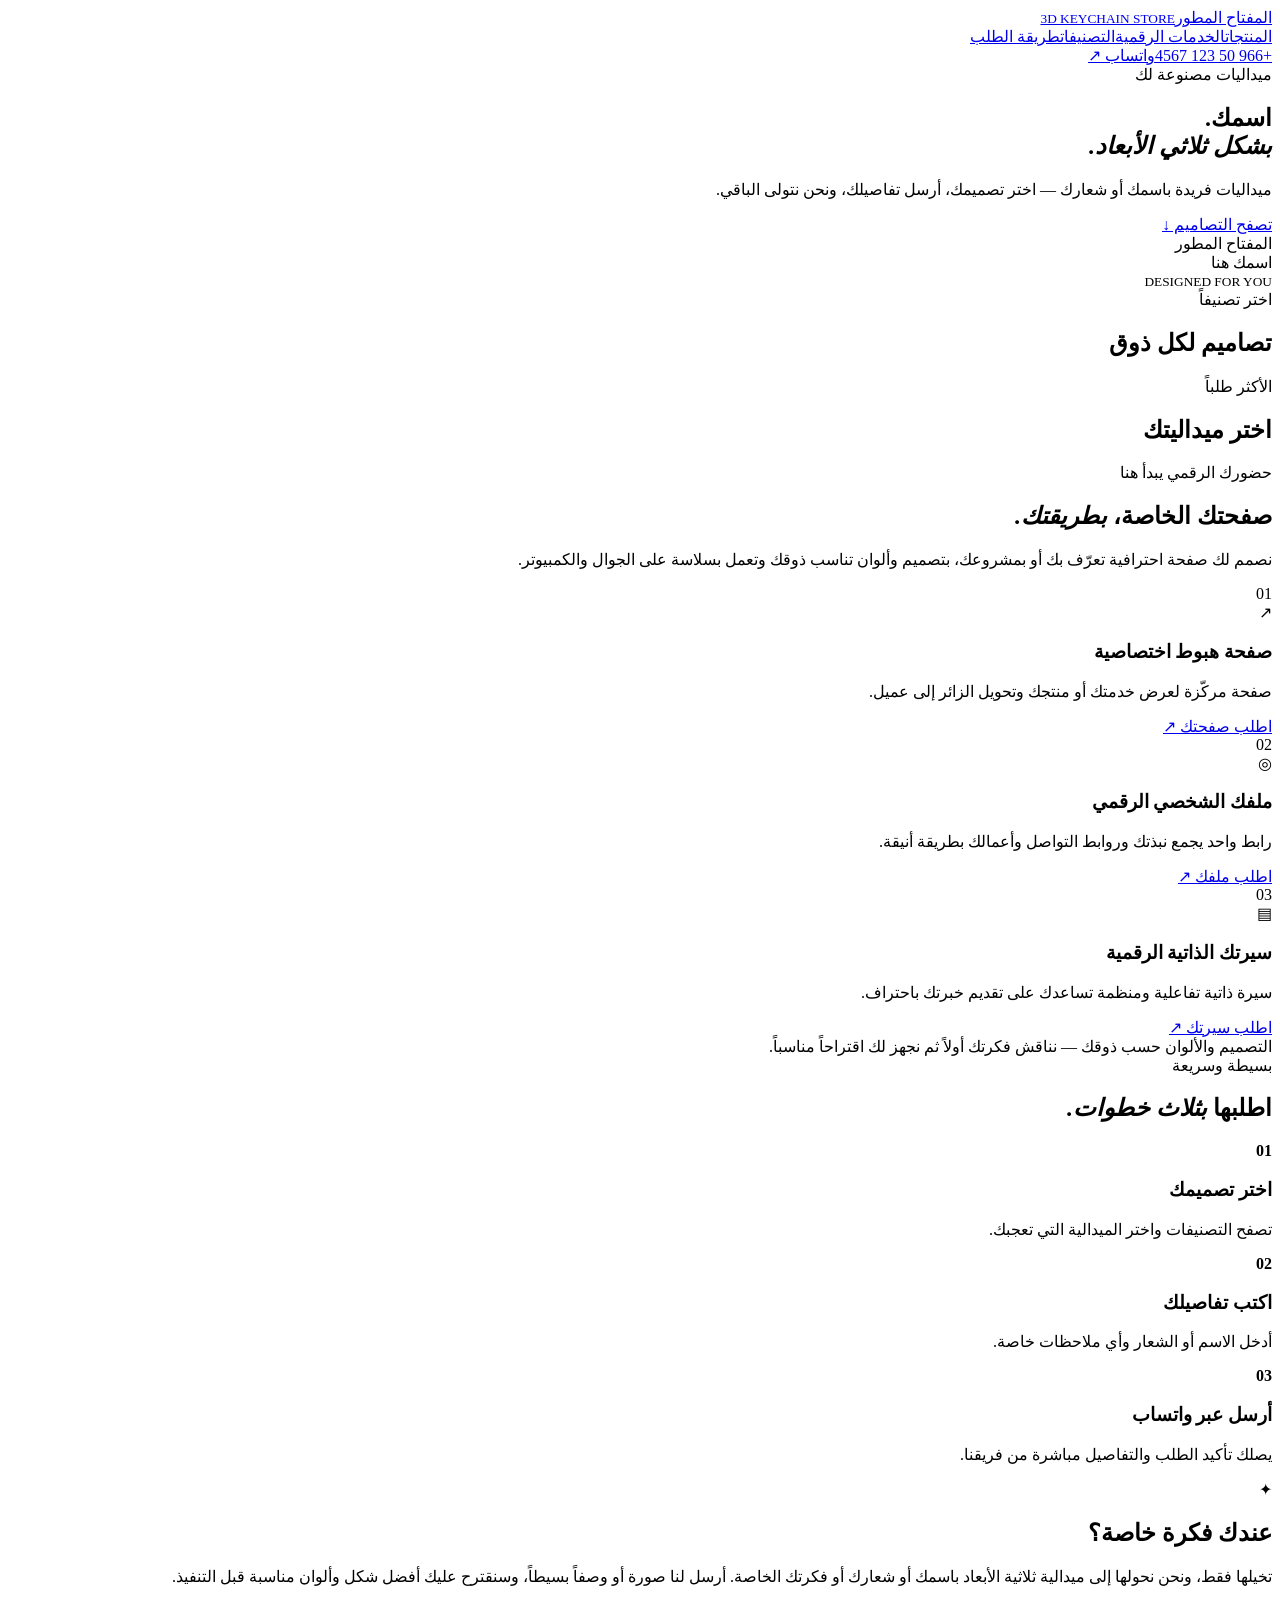
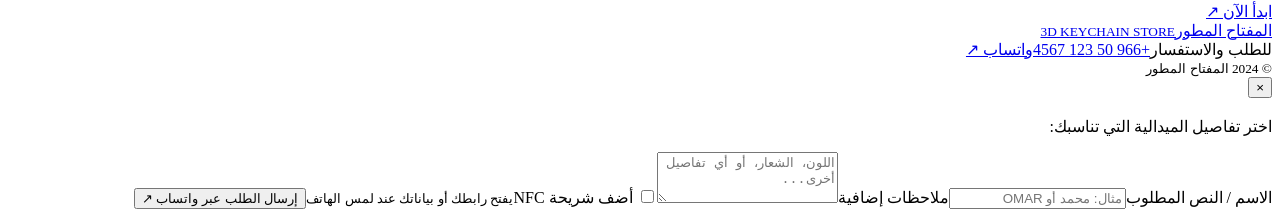
==== index.html @ 6ad9f125 "Initialize storefront" ====
<!doctype html>
<html lang="ar" dir="rtl">
<head>
  <meta charset="UTF-8" />
  <meta name="viewport" content="width=device-width, initial-scale=1.0" />
  <meta name="description" content="المفتاح المطور — متجر ميداليات ثلاثية الأبعاد مخصصة بالاسم والشعار." />
  <title>المفتاح المطور | ميداليات ثلاثية الأبعاد</title>
  <link rel="stylesheet" href="styles.css" />
  <link rel="stylesheet" href="mobile.css" />
  <link rel="stylesheet" href="motion.css" />
  <link rel="stylesheet" href="fonts.css" />
  <link rel="stylesheet" href="mobile-premium.css" />
  <link rel="stylesheet" href="desktop-premium.css" />
  <link rel="stylesheet" href="social-options.css" />
</head>
<body>
  <header class="topbar">
    <a class="brand" href="#products"><span class="brand-mark"><img src="assets/vectors/brand-mark.svg" alt="" /></span><span>المفتاح المطور<small>3D KEYCHAIN STORE</small></span></a>
    <nav><a href="#products">المنتجات</a><a href="#services">الخدمات الرقمية</a><a href="#categories">التصنيفات</a><a href="#how">طريقة الطلب</a></nav>
    <div class="contact-top"><a href="tel:+966501234567">+966 50 123 4567</a><a class="wa-link" href="https://wa.me/966501234567">واتساب <span>↗</span></a></div>
  </header>
  <main>
    <section class="store-hero"><div class="hero-inner"><div><div class="eyebrow"><i></i> ميداليات مصنوعة لك</div><h1>اسمك.<br /><em>بشكل ثلاثي الأبعاد.</em></h1><p>ميداليات فريدة باسمك أو شعارك — اختر تصميمك، أرسل تفاصيلك، ونحن نتولى الباقي.</p><a class="button orange" href="#products">تصفح التصاميم <span>↓</span></a></div><div class="hero-product"><div class="hero-orbit"></div><div class="hero-key">المفتاح المطور</div><div class="hero-tag">اسمك هنا<br /><small>DESIGNED FOR YOU</small></div></div></div></section>
    <section id="categories" class="category-bar"><div class="section-wrap"><div><span class="label">اختر تصنيفاً</span><h2>تصاميم لكل ذوق</h2></div><div id="categoryButtons" class="category-buttons"></div></div></section>
    <section id="products" class="products section-wrap"><div class="products-head"><div><div class="eyebrow"><i></i> الأكثر طلباً</div><h2>اختر ميداليتك</h2></div><span id="productCount" class="count"></span></div><div id="productGrid" class="product-grid"></div></section>
    <section id="services" class="services section-wrap"><div class="services-heading"><div class="eyebrow"><i></i> حضورك الرقمي يبدأ هنا</div><h2>صفحتك الخاصة، <em>بطريقتك.</em></h2><p>نصمم لك صفحة احترافية تعرّف بك أو بمشروعك، بتصميم وألوان تناسب ذوقك وتعمل بسلاسة على الجوال والكمبيوتر.</p></div><div class="service-grid"><article class="service-card"><span class="service-number">01</span><div class="service-icon">↗</div><h3>صفحة هبوط اختصاصية</h3><p>صفحة مركّزة لعرض خدمتك أو منتجك وتحويل الزائر إلى عميل.</p><a class="service-link" href="https://wa.me/966501234567?text=مرحباً، أريد طلب صفحة هبوط اختصاصية">اطلب صفحتك <span>↗</span></a></article><article class="service-card featured"><span class="service-number">02</span><div class="service-icon">◎</div><h3>ملفك الشخصي الرقمي</h3><p>رابط واحد يجمع نبذتك وروابط التواصل وأعمالك بطريقة أنيقة.</p><a class="service-link" href="https://wa.me/966501234567?text=مرحباً، أريد طلب ملف شخصي رقمي اختصاصي">اطلب ملفك <span>↗</span></a></article><article class="service-card"><span class="service-number">03</span><div class="service-icon">▤</div><h3>سيرتك الذاتية الرقمية</h3><p>سيرة ذاتية تفاعلية ومنظمة تساعدك على تقديم خبرتك باحتراف.</p><a class="service-link" href="https://wa.me/966501234567?text=مرحباً، أريد طلب سيرة ذاتية رقمية اختصاصية">اطلب سيرتك <span>↗</span></a></article></div><div class="services-note">التصميم والألوان حسب ذوقك — نناقش فكرتك أولاً ثم نجهز لك اقتراحاً مناسباً.</div></section>
    <section id="how" class="how section-wrap"><div class="how-title"><div class="eyebrow"><i></i> بسيطة وسريعة</div><h2>اطلبها <em>بثلاث خطوات.</em></h2></div><div class="steps"><div><b>01</b><h3>اختر تصميمك</h3><p>تصفح التصنيفات واختر الميدالية التي تعجبك.</p></div><div><b>02</b><h3>اكتب تفاصيلك</h3><p>أدخل الاسم أو الشعار وأي ملاحظات خاصة.</p></div><div><b>03</b><h3>أرسل عبر واتساب</h3><p>يصلك تأكيد الطلب والتفاصيل مباشرة من فريقنا.</p></div></div></section>
    <section class="order-note section-wrap"><div><span>✦</span><div><h2>عندك فكرة خاصة؟</h2><p>تخيلها فقط، ونحن نحولها إلى ميدالية ثلاثية الأبعاد باسمك أو شعارك أو فكرتك الخاصة. أرسل لنا صورة أو وصفاً بسيطاً، وسنقترح عليك أفضل شكل وألوان مناسبة قبل التنفيذ.</p></div></div><a class="button dark" href="https://wa.me/966501234567?text=مرحباً، أريد تصميم ميدالية خاصة">ابدأ الآن <span>↗</span></a></section>
  </main>
  <footer><div class="section-wrap footer-inner"><a class="brand" href="#products"><span class="brand-mark"><img src="assets/vectors/brand-mark.svg" alt="" /></span><span>المفتاح المطور<small>3D KEYCHAIN STORE</small></span></a><div><span>للطلب والاستفسار</span><a href="tel:+966501234567">+966 50 123 4567</a><a href="https://wa.me/966501234567">واتساب ↗</a></div><small>© 2024 المفتاح المطور</small></div></footer>
  <div id="orderModal" class="modal" aria-hidden="true"><div class="modal-card"><button class="close" aria-label="إغلاق">×</button><div class="modal-preview" id="modalPreview"></div><div class="modal-content"><span class="modal-category" id="modalCategory"></span><h2 id="modalTitle"></h2><strong id="modalPrice"></strong><p>اختر تفاصيل الميدالية التي تناسبك:</p><form id="orderForm"><div id="socialOptions" class="social-options" hidden><label>اختر الشبكة الاجتماعية<select id="socialNetwork"></select></label><label>نوع التصميم<select id="socialNameMode"><option value="plain">بدون اسم</option><option value="named">مع اسم</option></select></label></div><label>الاسم / النص المطلوب<input id="customerName" required type="text" placeholder="مثال: محمد أو OMAR" /></label><label>ملاحظات إضافية<textarea id="customerNote" rows="3" placeholder="اللون، الشعار، أو أي تفاصيل أخرى..."></textarea></label><label class="nfc-option modal-nfc"><input id="modalNfc" type="checkbox" /> <span>أضف شريحة NFC</span><small>يفتح رابطك أو بياناتك عند لمس الهاتف</small></label><button class="button orange" type="submit">إرسال الطلب عبر واتساب <span>↗</span></button></form></div></div></div>
  <script src="script.js"></script>
</body>
</html>
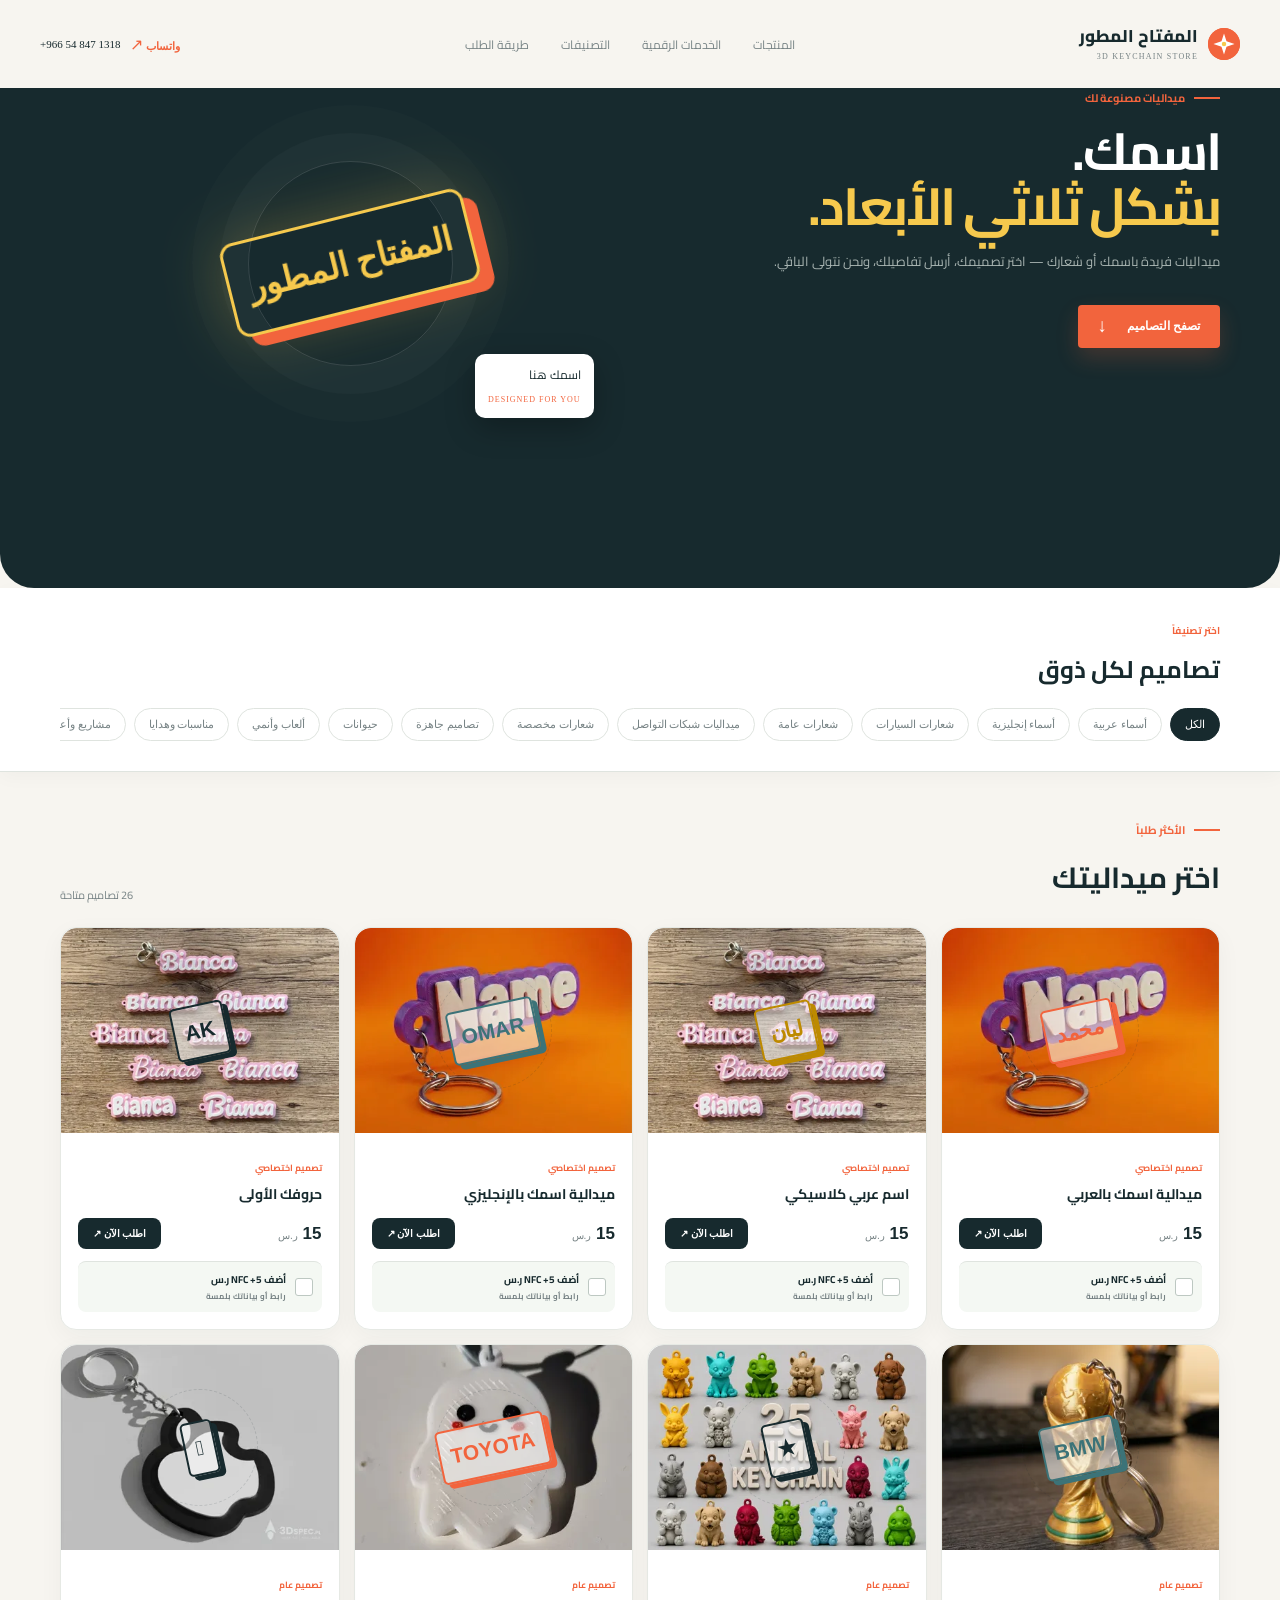
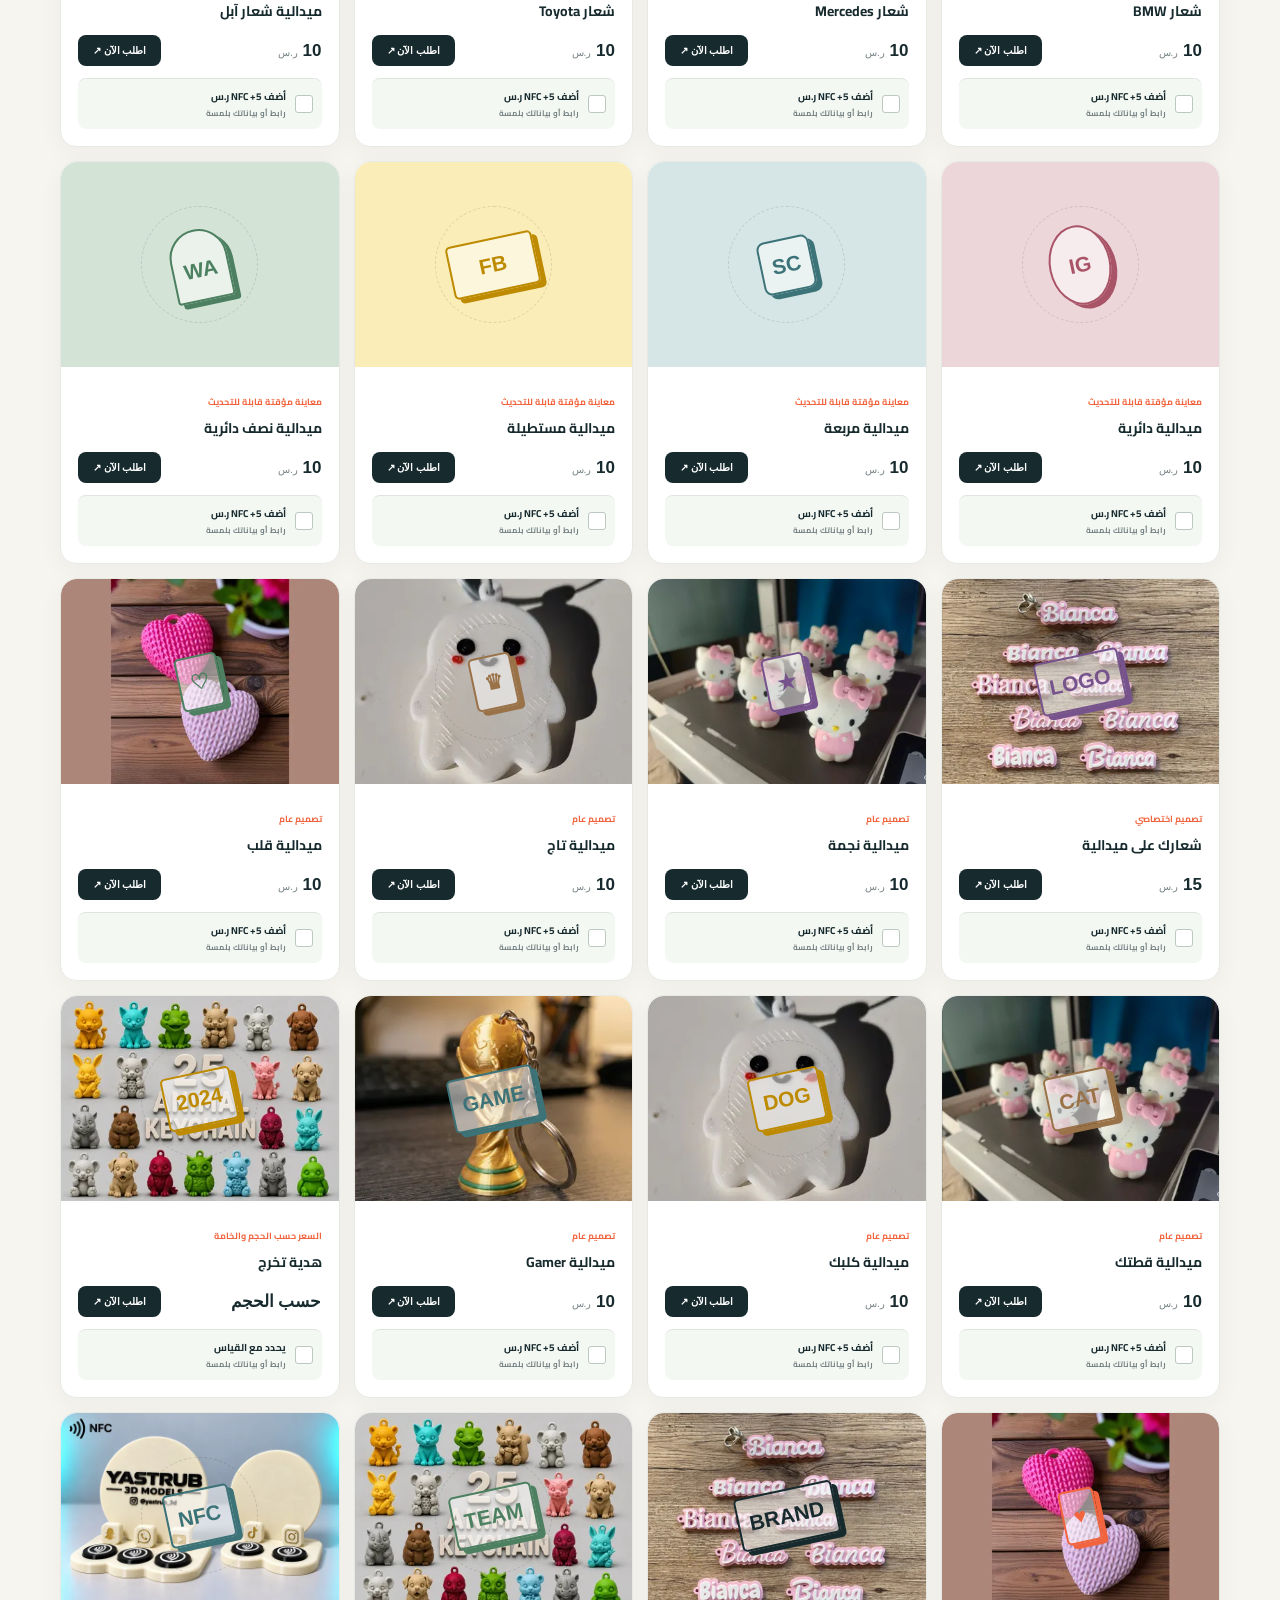
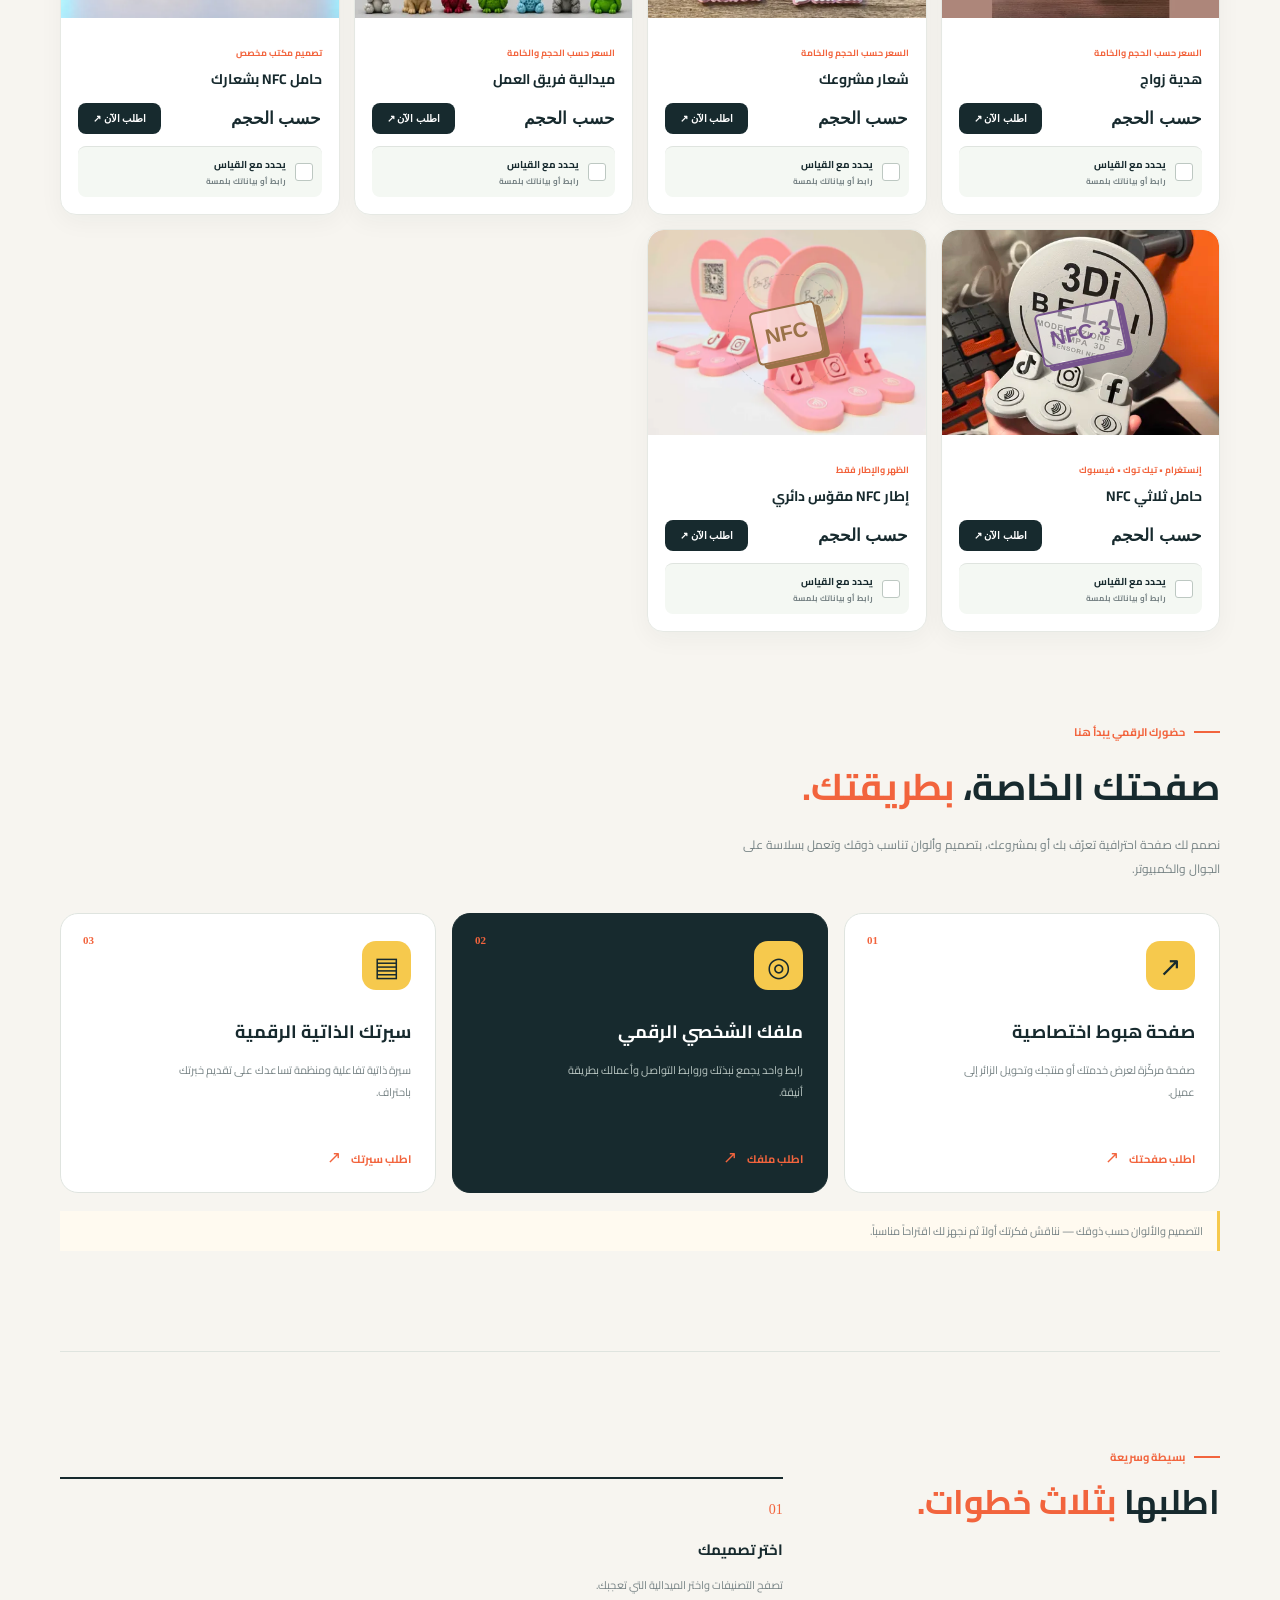
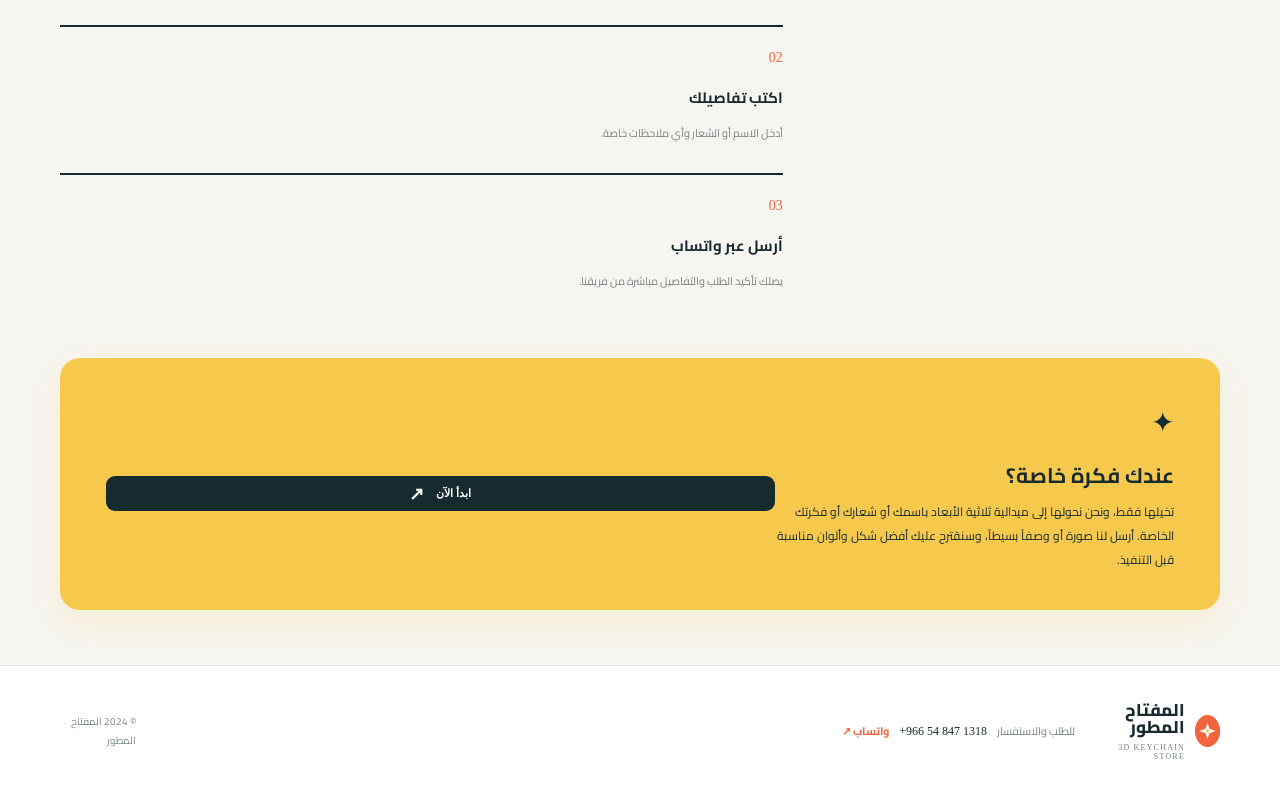
==== commit 613560af: "Add NFC link details and update WhatsApp contact" ====
--- a/index.html
+++ b/index.html
@@ -17,18 +17,18 @@
   <header class="topbar">
     <a class="brand" href="#products"><span class="brand-mark"><img src="assets/vectors/brand-mark.svg" alt="" /></span><span>المفتاح المطور<small>3D KEYCHAIN STORE</small></span></a>
     <nav><a href="#products">المنتجات</a><a href="#services">الخدمات الرقمية</a><a href="#categories">التصنيفات</a><a href="#how">طريقة الطلب</a></nav>
-    <div class="contact-top"><a href="tel:+966501234567">+966 50 123 4567</a><a class="wa-link" href="https://wa.me/966501234567">واتساب <span>↗</span></a></div>
+    <div class="contact-top"><a href="tel:+966548471318">+966 54 847 1318</a><a class="wa-link" href="https://wa.me/966548471318">واتساب <span>↗</span></a></div>
   </header>
   <main>
     <section class="store-hero"><div class="hero-inner"><div><div class="eyebrow"><i></i> ميداليات مصنوعة لك</div><h1>اسمك.<br /><em>بشكل ثلاثي الأبعاد.</em></h1><p>ميداليات فريدة باسمك أو شعارك — اختر تصميمك، أرسل تفاصيلك، ونحن نتولى الباقي.</p><a class="button orange" href="#products">تصفح التصاميم <span>↓</span></a></div><div class="hero-product"><div class="hero-orbit"></div><div class="hero-key">المفتاح المطور</div><div class="hero-tag">اسمك هنا<br /><small>DESIGNED FOR YOU</small></div></div></div></section>
     <section id="categories" class="category-bar"><div class="section-wrap"><div><span class="label">اختر تصنيفاً</span><h2>تصاميم لكل ذوق</h2></div><div id="categoryButtons" class="category-buttons"></div></div></section>
     <section id="products" class="products section-wrap"><div class="products-head"><div><div class="eyebrow"><i></i> الأكثر طلباً</div><h2>اختر ميداليتك</h2></div><span id="productCount" class="count"></span></div><div id="productGrid" class="product-grid"></div></section>
-    <section id="services" class="services section-wrap"><div class="services-heading"><div class="eyebrow"><i></i> حضورك الرقمي يبدأ هنا</div><h2>صفحتك الخاصة، <em>بطريقتك.</em></h2><p>نصمم لك صفحة احترافية تعرّف بك أو بمشروعك، بتصميم وألوان تناسب ذوقك وتعمل بسلاسة على الجوال والكمبيوتر.</p></div><div class="service-grid"><article class="service-card"><span class="service-number">01</span><div class="service-icon">↗</div><h3>صفحة هبوط اختصاصية</h3><p>صفحة مركّزة لعرض خدمتك أو منتجك وتحويل الزائر إلى عميل.</p><a class="service-link" href="https://wa.me/966501234567?text=مرحباً، أريد طلب صفحة هبوط اختصاصية">اطلب صفحتك <span>↗</span></a></article><article class="service-card featured"><span class="service-number">02</span><div class="service-icon">◎</div><h3>ملفك الشخصي الرقمي</h3><p>رابط واحد يجمع نبذتك وروابط التواصل وأعمالك بطريقة أنيقة.</p><a class="service-link" href="https://wa.me/966501234567?text=مرحباً، أريد طلب ملف شخصي رقمي اختصاصي">اطلب ملفك <span>↗</span></a></article><article class="service-card"><span class="service-number">03</span><div class="service-icon">▤</div><h3>سيرتك الذاتية الرقمية</h3><p>سيرة ذاتية تفاعلية ومنظمة تساعدك على تقديم خبرتك باحتراف.</p><a class="service-link" href="https://wa.me/966501234567?text=مرحباً، أريد طلب سيرة ذاتية رقمية اختصاصية">اطلب سيرتك <span>↗</span></a></article></div><div class="services-note">التصميم والألوان حسب ذوقك — نناقش فكرتك أولاً ثم نجهز لك اقتراحاً مناسباً.</div></section>
+    <section id="services" class="services section-wrap"><div class="services-heading"><div class="eyebrow"><i></i> حضورك الرقمي يبدأ هنا</div><h2>صفحتك الخاصة، <em>بطريقتك.</em></h2><p>نصمم لك صفحة احترافية تعرّف بك أو بمشروعك، بتصميم وألوان تناسب ذوقك وتعمل بسلاسة على الجوال والكمبيوتر.</p></div><div class="service-grid"><article class="service-card"><span class="service-number">01</span><div class="service-icon">↗</div><h3>صفحة هبوط اختصاصية</h3><p>صفحة مركّزة لعرض خدمتك أو منتجك وتحويل الزائر إلى عميل.</p><a class="service-link" href="https://wa.me/966548471318?text=مرحباً، أريد طلب صفحة هبوط اختصاصية">اطلب صفحتك <span>↗</span></a></article><article class="service-card featured"><span class="service-number">02</span><div class="service-icon">◎</div><h3>ملفك الشخصي الرقمي</h3><p>رابط واحد يجمع نبذتك وروابط التواصل وأعمالك بطريقة أنيقة.</p><a class="service-link" href="https://wa.me/966548471318?text=مرحباً، أريد طلب ملف شخصي رقمي اختصاصي">اطلب ملفك <span>↗</span></a></article><article class="service-card"><span class="service-number">03</span><div class="service-icon">▤</div><h3>سيرتك الذاتية الرقمية</h3><p>سيرة ذاتية تفاعلية ومنظمة تساعدك على تقديم خبرتك باحتراف.</p><a class="service-link" href="https://wa.me/966548471318?text=مرحباً، أريد طلب سيرة ذاتية رقمية اختصاصية">اطلب سيرتك <span>↗</span></a></article></div><div class="services-note">التصميم والألوان حسب ذوقك — نناقش فكرتك أولاً ثم نجهز لك اقتراحاً مناسباً.</div></section>
     <section id="how" class="how section-wrap"><div class="how-title"><div class="eyebrow"><i></i> بسيطة وسريعة</div><h2>اطلبها <em>بثلاث خطوات.</em></h2></div><div class="steps"><div><b>01</b><h3>اختر تصميمك</h3><p>تصفح التصنيفات واختر الميدالية التي تعجبك.</p></div><div><b>02</b><h3>اكتب تفاصيلك</h3><p>أدخل الاسم أو الشعار وأي ملاحظات خاصة.</p></div><div><b>03</b><h3>أرسل عبر واتساب</h3><p>يصلك تأكيد الطلب والتفاصيل مباشرة من فريقنا.</p></div></div></section>
-    <section class="order-note section-wrap"><div><span>✦</span><div><h2>عندك فكرة خاصة؟</h2><p>تخيلها فقط، ونحن نحولها إلى ميدالية ثلاثية الأبعاد باسمك أو شعارك أو فكرتك الخاصة. أرسل لنا صورة أو وصفاً بسيطاً، وسنقترح عليك أفضل شكل وألوان مناسبة قبل التنفيذ.</p></div></div><a class="button dark" href="https://wa.me/966501234567?text=مرحباً، أريد تصميم ميدالية خاصة">ابدأ الآن <span>↗</span></a></section>
+    <section class="order-note section-wrap"><div><span>✦</span><div><h2>عندك فكرة خاصة؟</h2><p>تخيلها فقط، ونحن نحولها إلى ميدالية ثلاثية الأبعاد باسمك أو شعارك أو فكرتك الخاصة. أرسل لنا صورة أو وصفاً بسيطاً، وسنقترح عليك أفضل شكل وألوان مناسبة قبل التنفيذ.</p></div></div><a class="button dark" href="https://wa.me/966548471318?text=مرحباً، أريد تصميم ميدالية خاصة">ابدأ الآن <span>↗</span></a></section>
   </main>
-  <footer><div class="section-wrap footer-inner"><a class="brand" href="#products"><span class="brand-mark"><img src="assets/vectors/brand-mark.svg" alt="" /></span><span>المفتاح المطور<small>3D KEYCHAIN STORE</small></span></a><div><span>للطلب والاستفسار</span><a href="tel:+966501234567">+966 50 123 4567</a><a href="https://wa.me/966501234567">واتساب ↗</a></div><small>© 2024 المفتاح المطور</small></div></footer>
-  <div id="orderModal" class="modal" aria-hidden="true"><div class="modal-card"><button class="close" aria-label="إغلاق">×</button><div class="modal-preview" id="modalPreview"></div><div class="modal-content"><span class="modal-category" id="modalCategory"></span><h2 id="modalTitle"></h2><strong id="modalPrice"></strong><p>اختر تفاصيل الميدالية التي تناسبك:</p><form id="orderForm"><div id="socialOptions" class="social-options" hidden><label>اختر الشبكة الاجتماعية<select id="socialNetwork"></select></label><label>نوع التصميم<select id="socialNameMode"><option value="plain">بدون اسم</option><option value="named">مع اسم</option></select></label></div><label>الاسم / النص المطلوب<input id="customerName" required type="text" placeholder="مثال: محمد أو OMAR" /></label><label>ملاحظات إضافية<textarea id="customerNote" rows="3" placeholder="اللون، الشعار، أو أي تفاصيل أخرى..."></textarea></label><label class="nfc-option modal-nfc"><input id="modalNfc" type="checkbox" /> <span>أضف شريحة NFC</span><small>يفتح رابطك أو بياناتك عند لمس الهاتف</small></label><button class="button orange" type="submit">إرسال الطلب عبر واتساب <span>↗</span></button></form></div></div></div>
+  <footer><div class="section-wrap footer-inner"><a class="brand" href="#products"><span class="brand-mark"><img src="assets/vectors/brand-mark.svg" alt="" /></span><span>المفتاح المطور<small>3D KEYCHAIN STORE</small></span></a><div><span>للطلب والاستفسار</span><a href="tel:+966548471318">+966 54 847 1318</a><a href="https://wa.me/966548471318">واتساب ↗</a></div><small>© 2024 المفتاح المطور</small></div></footer>
+  <div id="orderModal" class="modal" aria-hidden="true"><div class="modal-card"><button class="close" aria-label="إغلاق">×</button><div class="modal-preview" id="modalPreview"></div><div class="modal-content"><span class="modal-category" id="modalCategory"></span><h2 id="modalTitle"></h2><strong id="modalPrice"></strong><p>اختر تفاصيل الميدالية التي تناسبك:</p><form id="orderForm"><div id="socialOptions" class="social-options" hidden><label>اختر الشبكة الاجتماعية<select id="socialNetwork"></select></label><label>نوع التصميم<select id="socialNameMode"><option value="plain">بدون اسم</option><option value="named">مع اسم</option></select></label></div><label>الاسم / النص المطلوب<input id="customerName" required type="text" placeholder="مثال: محمد أو OMAR" /></label><label>ملاحظات إضافية<textarea id="customerNote" rows="3" placeholder="اللون، الشعار، أو أي تفاصيل أخرى..."></textarea></label><label class="nfc-option modal-nfc"><input id="modalNfc" type="checkbox" /> <span>أضف شريحة NFC</span><small>يفتح رابطك أو بياناتك عند لمس الهاتف</small></label><div id="nfcDetails" class="nfc-details" hidden><label>نوع الرابط<select id="nfcLinkType"><option value="instagram">رابط إنستغرام</option><option value="website">رابط الموقع</option><option value="id">المعرّف أو الآيدي</option><option value="whatsapp">رابط واتساب</option><option value="other">رابط آخر</option></select></label><label>الرابط أو المعرّف<input id="nfcLinkValue" type="text" placeholder="https:// أو @username" /></label><small>اكتب الرابط أو الآيدي الذي تريد فتحه عند لمس الهاتف.</small></div><button class="button orange" type="submit">إرسال الطلب عبر واتساب <span>↗</span></button></form></div></div></div>
   <script src="script.js"></script>
 </body>
 </html>
--- a/styles.css
+++ b/styles.css
@@ -0,0 +1,3 @@
+:root{--ink:#172a2e;--cream:#f7f5f0;--orange:#f2643d;--yellow:#f6c94d;--muted:#778385;--line:#dfe4df}*{box-sizing:border-box}html{scroll-behavior:smooth}body{margin:0;background:var(--cream);color:var(--ink);font-family:Cairo,sans-serif}a{text-decoration:none;color:inherit}.section-wrap{width:min(1160px,calc(100% - 80px));margin:auto}.topbar{height:82px;width:min(1280px,calc(100% - 80px));margin:auto;display:flex;align-items:center;justify-content:space-between;gap:30px}.brand{display:flex;align-items:center;gap:10px;font-size:19px;font-weight:800;line-height:1}.brand small{display:block;font:8px 'Space Grotesk';letter-spacing:1.2px;color:var(--muted);margin-top:7px}.brand-mark{display:grid;place-items:center;width:36px;height:36px;border-radius:50%;background:var(--orange);color:#fff;font-size:21px}.topbar nav{display:flex;gap:32px;color:var(--muted);font-size:12px}.topbar nav a:hover{color:var(--orange)}.contact-top{display:flex;align-items:center;gap:20px;font:12px 'Space Grotesk';direction:ltr}.wa-link{font-family:Cairo;color:var(--orange);font-weight:700;direction:rtl}.wa-link span{font:16px 'Space Grotesk'}.store-hero{background:var(--ink);color:#fff;overflow:hidden}.hero-inner{width:min(1160px,calc(100% - 80px));min-height:450px;margin:auto;display:grid;grid-template-columns:1fr 1fr;align-items:center}.eyebrow{display:flex;gap:9px;align-items:center;color:var(--orange);font-size:11px;font-weight:700}.eyebrow i{width:26px;height:2px;background:var(--orange);display:inline-block}.hero-inner h1{font-size:clamp(52px,7vw,84px);line-height:1.05;letter-spacing:-3px;margin:20px 0}.hero-inner h1 em{color:var(--yellow);font-style:normal}.hero-inner p{color:#a9b5b2;line-height:2;font-size:14px;max-width:450px}.button{border:0;display:inline-flex;align-items:center;justify-content:center;gap:20px;padding:14px 20px;border-radius:4px;font:700 12px Cairo;cursor:pointer}.button span{font-size:19px;line-height:10px}.orange{background:var(--orange);color:#fff;box-shadow:0 10px 22px #f2643d33}.dark{background:var(--ink);color:#fff}.hero-inner .button{margin-top:20px}.hero-product{position:relative;height:350px;display:flex;justify-content:center;align-items:center}.hero-orbit{position:absolute;width:290px;height:290px;border:1px solid #ffffff22;border-radius:50%;box-shadow:0 0 0 28px #ffffff06,0 0 0 56px #ffffff03}.hero-key{font:700 48px 'Space Grotesk';color:var(--yellow);padding:35px 26px;border:3px solid var(--yellow);border-radius:8px;transform:rotate(-14deg);box-shadow:12px 12px 0 var(--orange),0 0 60px #f6c94d44;z-index:1}.hero-tag{position:absolute;bottom:40px;right:12%;background:#fff;color:var(--ink);padding:12px 19px;font-size:12px;box-shadow:0 10px 30px #0004}.hero-tag small{font:8px 'Space Grotesk';color:var(--orange);letter-spacing:1px}.category-bar{background:#fff;padding:31px 0;border-bottom:1px solid var(--line)}.category-bar .section-wrap{display:flex;align-items:center;justify-content:space-between}.label{font-size:10px;color:var(--orange);font-weight:700}.category-bar h2{margin:4px 0 0;font-size:24px}.category-buttons{display:flex;gap:8px;flex-wrap:wrap}.category-button{border:1px solid var(--line);background:#fff;color:var(--muted);padding:10px 18px;border-radius:3px;font:11px Cairo;cursor:pointer}.category-button.active,.category-button:hover{background:var(--ink);border-color:var(--ink);color:#fff}.products{padding:80px 0 110px}.products-head{display:flex;align-items:end;justify-content:space-between;margin-bottom:30px}.products h2{font-size:37px;margin:10px 0 0}.count{font-size:11px;color:var(--muted)}.product-grid{display:grid;grid-template-columns:repeat(4,1fr);gap:16px}.product-card{background:#fff;border:1px solid #eaebe6;padding-bottom:15px;transition:.25s}.product-card:hover{transform:translateY(-5px);box-shadow:0 15px 35px #172a2e15}.product-art{height:205px;display:grid;place-items:center;position:relative;overflow:hidden}.product-art:after{content:'';position:absolute;width:155px;height:155px;border:1px dashed #172a2e22;border-radius:50%}.art-orange{background:#fbd7cc}.art-yellow{background:#faedb7}.art-blue{background:#d6e5e5}.art-dark{background:#d3dad3}.art-pink{background:#edd6da}.art-purple{background:#ddd5e7}.art-sand{background:#e8dece}.art-green{background:#d3e3d5}.key-art{font:700 29px 'Space Grotesk';padding:18px 14px;border:2px solid currentColor;border-radius:5px;transform:rotate(-12deg);z-index:1;box-shadow:7px 7px 0 currentColor;color:var(--orange);background:#fff8}.art-yellow .key-art{color:#bd8a00}.art-blue .key-art{color:#3c7378}.art-dark .key-art{color:var(--ink)}.art-pink .key-art{color:#a95367}.art-purple .key-art{color:#76538d}.art-sand .key-art{color:#9a7248}.art-green .key-art{color:#4c8060}.product-info{padding:14px 16px}.product-info small{font-size:9px;color:var(--orange);font-weight:700}.product-info h3{margin:5px 0;font-size:15px}.product-bottom{display:flex;align-items:center;justify-content:space-between;margin-top:13px}.price{font:700 18px 'Space Grotesk';direction:ltr}.price small{font:10px Cairo;color:var(--muted);font-weight:400}.buy{border:0;background:var(--ink);color:#fff;padding:9px 13px;font:700 10px Cairo;cursor:pointer;border-radius:3px}.buy:hover{background:var(--orange)}.how{border-top:1px solid var(--line);padding:80px 0;display:grid;grid-template-columns:.7fr 1.5fr;gap:100px}.how h2{font-size:39px;line-height:1.3;margin:13px 0}.how em{color:var(--orange);font-style:normal}.steps{display:grid;grid-template-columns:repeat(3,1fr);gap:28px}.steps div{border-top:2px solid var(--ink);padding-top:14px}.steps b{font:14px 'Space Grotesk';color:var(--orange)}.steps h3{font-size:15px;margin:25px 0 8px}.steps p{color:var(--muted);font-size:11px;line-height:1.9}.order-note{background:var(--yellow);padding:35px 42px;margin-bottom:90px;display:flex;align-items:center;justify-content:space-between}.order-note>div{display:flex;align-items:center;gap:18px}.order-note h2{font-size:23px;margin:0}.order-note p{font-size:11px;margin:5px 0 0}.order-note span{font-size:28px}.order-note .button span{font-size:18px}footer{background:#fff;border-top:1px solid var(--line)}.footer-inner{padding:30px 0;display:flex;align-items:center;justify-content:space-between}.footer-inner>div{display:flex;gap:18px;align-items:center;font-size:11px}.footer-inner>div span{color:var(--muted)}.footer-inner>div a:first-of-type{font:12px 'Space Grotesk';direction:ltr}.footer-inner>div a:last-child{color:var(--orange);font-weight:700}.footer-inner>small{font-size:10px;color:var(--muted)}.modal{display:none;position:fixed;inset:0;background:#172a2eaa;z-index:10;align-items:center;justify-content:center;padding:20px}.modal.open{display:flex}.modal-card{background:var(--cream);width:min(750px,100%);display:grid;grid-template-columns:.8fr 1.2fr;position:relative;box-shadow:0 20px 70px #0005}.close{position:absolute;left:16px;top:12px;background:none;border:0;color:var(--ink);font-size:28px;cursor:pointer;z-index:1}.modal-preview{min-height:430px;display:grid;place-items:center;background:#fbd7cc}.modal-preview .key-art{font-size:42px}.modal-content{padding:42px 32px}.modal-category{font-size:10px;color:var(--orange);font-weight:700}.modal-content h2{font-size:29px;margin:8px 0}.modal-content>strong{font:700 24px 'Space Grotesk'}.modal-content>p{color:var(--muted);font-size:11px;margin:25px 0 15px}.modal label{display:block;font-size:10px;font-weight:700;margin-bottom:14px}.modal input,.modal textarea{display:block;width:100%;margin-top:6px;background:#fff;border:1px solid var(--line);padding:11px;font:11px Cairo;resize:vertical}.modal .button{width:100%;margin-top:3px}@media(max-width:850px){.section-wrap,.topbar,.hero-inner{width:calc(100% - 40px)}.topbar nav{display:none}.contact-top{margin-right:auto}.hero-inner{grid-template-columns:1fr;padding:55px 0 0}.hero-product{height:310px}.product-grid{grid-template-columns:repeat(2,1fr)}.how{grid-template-columns:1fr;gap:35px}.order-note{width:calc(100% - 40px);flex-direction:column;align-items:flex-start;gap:25px}.footer-inner{flex-wrap:wrap}.footer-inner>div{width:100%;order:3;justify-content:center}.modal-card{grid-template-columns:1fr;max-height:90vh;overflow:auto}.modal-preview{min-height:210px}.modal-content{padding:25px}.category-bar .section-wrap{display:block}.category-buttons{margin-top:20px}}@media(max-width:480px){.contact-top>a:first-child{display:none}.hero-inner h1{font-size:58px}.product-grid{gap:10px}.product-art{height:160px}.product-info{padding:11px}.product-info h3{font-size:13px}.product-bottom{display:block}.buy{width:100%;margin-top:10px}.steps{grid-template-columns:1fr}.order-note{padding:25px}.order-note>div{display:block}.order-note>div>span{display:block;margin-bottom:8px}}
+/* Digital services section */
+.services{padding:25px 0 100px}.services-heading{max-width:590px}.services-heading h2{font-size:37px;margin:10px 0}.services-heading h2 em{color:var(--orange);font-style:normal}.services-heading p{color:var(--muted);font-size:12px;line-height:2;max-width:510px}.service-grid{display:grid;grid-template-columns:repeat(3,1fr);gap:16px;margin-top:32px}.service-card{background:#fff;border:1px solid var(--line);border-radius:18px;padding:27px 24px;position:relative;min-height:280px;transition:transform .3s ease,box-shadow .3s ease}.service-card:hover{transform:translateY(-6px);box-shadow:0 16px 35px #172a2e12}.service-card.featured{background:var(--ink);color:#fff;border-color:var(--ink)}.service-card.featured p{color:#b9c6c2}.service-number{position:absolute;top:20px;left:22px;color:var(--orange);font:700 11px 'Space Grotesk'}.service-icon{width:49px;height:49px;border-radius:14px;background:#f6c94d;color:var(--ink);display:grid;place-items:center;font-size:27px;margin-bottom:25px}.service-card h3{font-size:18px;margin:0 0 10px}.service-card p{font-size:11px;line-height:2;color:var(--muted);max-width:240px}.service-link{position:absolute;bottom:23px;right:24px;color:var(--orange);font-size:11px;font-weight:700}.service-link span{font:17px 'Space Grotesk';margin-right:8px}.services-note{margin-top:18px;border-right:3px solid var(--yellow);padding:10px 14px;color:var(--muted);font-size:11px;background:#fffaf0}
--- a/mobile.css
+++ b/mobile.css
@@ -0,0 +1,2 @@
+/* Mobile-first layout and NFC controls. */
+body{overflow-x:hidden}.topbar{width:calc(100% - 28px);height:68px}.topbar nav{display:none}.contact-top{gap:10px;font-size:11px}.contact-top>a:first-child{display:none}.brand{font-size:17px}.brand-mark{width:32px;height:32px;font-size:18px}.section-wrap,.hero-inner{width:calc(100% - 28px)}.hero-inner{display:flex;flex-direction:column;align-items:stretch;min-height:0;padding:45px 0 0}.hero-inner h1{font-size:52px;letter-spacing:-2px;margin:16px 0}.hero-inner p{font-size:13px;line-height:1.9}.hero-inner .button{width:100%;margin-top:18px}.hero-product{height:255px}.hero-orbit{width:205px;height:205px}.hero-key{font-size:34px;padding:25px 18px}.hero-tag{bottom:20px;right:8%;padding:9px 13px}.category-bar{padding:25px 0}.category-bar .section-wrap{display:block}.category-buttons{margin-top:16px;display:flex;flex-wrap:nowrap;overflow-x:auto;padding-bottom:5px;scrollbar-width:none}.category-buttons::-webkit-scrollbar{display:none}.category-button{white-space:nowrap;padding:9px 14px}.products{padding:48px 0 65px}.products-head{margin-bottom:22px}.products h2{font-size:29px}.product-grid{grid-template-columns:1fr;gap:14px}.product-card{display:grid;grid-template-columns:42% 58%;padding:0;min-height:156px}.product-art{height:100%;min-height:156px}.product-art:after{width:115px;height:115px}.key-art{font-size:21px;padding:13px 10px;box-shadow:5px 5px 0 currentColor}.product-info{padding:14px 12px;display:flex;flex-direction:column;justify-content:center}.product-info h3{font-size:14px;line-height:1.5;margin:4px 0}.product-bottom{display:block;margin-top:7px}.price{font-size:17px}.buy{width:100%;margin-top:8px;padding:10px}.nfc-option{display:grid;grid-template-columns:20px 1fr;column-gap:7px;align-items:center;margin-top:9px;padding:8px 0;border-top:1px solid var(--line);font-size:10px!important;cursor:pointer}.nfc-option input{appearance:none;width:18px;height:18px;border:1px solid #bdc8c2;border-radius:3px;margin:0;grid-row:span 2;background:#fff}.nfc-option input:checked{background:var(--orange);border-color:var(--orange);box-shadow:inset 0 0 0 4px #fff}.nfc-option span{font-weight:700;color:var(--ink)}.nfc-option small{color:var(--muted);font-size:8px;grid-column:2}.how{padding:55px 0;display:block}.how h2{font-size:34px}.steps{display:grid;grid-template-columns:1fr;gap:18px;margin-top:30px}.steps h3{margin:12px 0 5px}.order-note{width:calc(100% - 28px);padding:24px;margin-bottom:55px;display:block}.order-note>div{display:block}.order-note>div>span{display:block;margin-bottom:8px}.order-note h2{font-size:21px}.order-note p{line-height:1.8}.order-note .button{width:100%;margin-top:20px}.footer-inner{width:calc(100% - 28px);padding:25px 0;display:grid;gap:17px}.footer-inner>div{width:100%;display:flex;flex-wrap:wrap;gap:10px;justify-content:flex-start;order:0}.footer-inner>small{order:3}.modal{padding:12px;align-items:flex-end}.modal-card{width:100%;max-height:92vh;border-radius:14px 14px 0 0;grid-template-columns:1fr;overflow:auto}.modal-preview{min-height:175px}.modal-content{padding:22px 18px 25px}.modal-content h2{font-size:24px}.modal-nfc{margin-bottom:15px}@media(min-width:600px){.topbar,.section-wrap,.hero-inner{width:calc(100% - 48px)}.product-grid{grid-template-columns:repeat(2,1fr)}.product-card{display:block}.product-art{height:190px}.product-info{display:block;padding:14px}.product-bottom{display:flex;margin-top:13px}.buy{width:auto;margin-top:0}.nfc-option{display:grid}}@media(min-width:900px){.topbar{width:min(1280px,calc(100% - 80px))}.section-wrap,.hero-inner{width:min(1160px,calc(100% - 80px))}.topbar nav{display:flex}.contact-top>a:first-child{display:block}.hero-inner{display:grid;grid-template-columns:1fr 1fr;min-height:450px;padding:0}.hero-inner .button{width:auto}.hero-product{height:350px}.product-grid{grid-template-columns:repeat(4,1fr)}.product-art{height:205px}.how{display:grid}.order-note{display:flex;width:min(1160px,calc(100% - 80px))}.footer-inner{display:flex;width:min(1160px,calc(100% - 80px))}.modal{align-items:center}.modal-card{border-radius:0}}
--- a/motion.css
+++ b/motion.css
@@ -0,0 +1,2 @@
+/* Smooth, lightweight motion for a calm storefront experience. */
+*{transition:color .25s ease,background-color .25s ease,border-color .25s ease,box-shadow .25s ease,transform .3s ease,opacity .3s ease}.how-title h2{white-space:nowrap}.product-card{animation:rise-in .55s both}.product-card:nth-child(2){animation-delay:.05s}.product-card:nth-child(3){animation-delay:.1s}.product-card:nth-child(4){animation-delay:.15s}.product-card:nth-child(5){animation-delay:.2s}.product-card:nth-child(6){animation-delay:.25s}.product-card:hover{transform:translateY(-6px)}.hero-key{animation:key-float 4s ease-in-out infinite}.hero-orbit{animation:orbit-pulse 5s ease-in-out infinite}.hero-tag{animation:tag-in 1s .35s both}.button:hover,.buy:hover{transform:translateY(-2px)}.order-note{animation:soft-glow 4s ease-in-out infinite}.order-note .button{font-size:11px;padding:11px 15px;gap:12px;box-shadow:none}.order-note .button:hover{box-shadow:0 8px 18px #172a2e22}.modal-card{animation:modal-in .3s ease both}@keyframes rise-in{from{opacity:0;transform:translateY(15px)}to{opacity:1;transform:translateY(0)}}@keyframes key-float{0%,100%{transform:rotate(-14deg) translateY(0)}50%{transform:rotate(-11deg) translateY(-8px)}}@keyframes orbit-pulse{0%,100%{opacity:.5;transform:scale(1)}50%{opacity:1;transform:scale(1.04)}}@keyframes tag-in{from{opacity:0;transform:translateY(10px)}to{opacity:1;transform:translateY(0)}}@keyframes soft-glow{0%,100%{box-shadow:0 0 0 #f6c94d00}50%{box-shadow:0 8px 28px #f6c94d33}}@keyframes modal-in{from{opacity:0;transform:translateY(12px) scale(.98)}to{opacity:1;transform:translateY(0) scale(1)}}@media(max-width:599px){.how-title h2{white-space:normal}.order-note p{max-width:100%;line-height:1.95}.order-note .button{font-size:10px;padding:10px 13px;width:auto;min-width:135px}.order-note{animation:none}}
--- a/fonts.css
+++ b/fonts.css
@@ -0,0 +1,5 @@
+@font-face{font-family:CairoLocal;src:url('assets/fonts/cairo-400.ttf') format('truetype');font-weight:400;font-style:normal;font-display:swap}
+@font-face{font-family:CairoLocal;src:url('assets/fonts/cairo-600.ttf') format('truetype');font-weight:600;font-style:normal;font-display:swap}
+@font-face{font-family:CairoLocal;src:url('assets/fonts/cairo-700.ttf') format('truetype');font-weight:700;font-style:normal;font-display:swap}
+@font-face{font-family:CairoLocal;src:url('assets/fonts/cairo-800.ttf') format('truetype');font-weight:800;font-style:normal;font-display:swap}
+body,input,textarea,select,button{font-family:CairoLocal,Cairo,sans-serif}.brand{font-weight:800}.brand-mark img{width:100%;height:100%;display:block}
--- a/mobile-premium.css
+++ b/mobile-premium.css
@@ -0,0 +1,17 @@
+/* Digital services responsive layout */
+@media(max-width:599px){.services{padding:12px 0 58px}.services-heading h2{font-size:30px}.services-heading p{font-size:11px;line-height:2}.service-grid{grid-template-columns:1fr;gap:12px;margin-top:22px}.service-card{min-height:225px;border-radius:16px;padding:22px 19px}.service-card h3{font-size:16px}.service-card p{font-size:10px;max-width:270px}.service-icon{width:44px;height:44px;margin-bottom:19px}.service-link{right:19px;bottom:19px}.services-note{font-size:10px;line-height:1.9}}
+/* Premium mobile treatment: airy, touch-friendly and focused on the catalog. */
+@media(max-width:599px){
+  body{background:#f5f3ee;color:#172a2e}
+  .topbar{position:sticky;top:0;z-index:20;background:#f7f5f0eF;backdrop-filter:blur(14px);border-bottom:1px solid #dfe4df;padding:0 2px}
+  .brand{letter-spacing:-.3px}.brand small{font-size:7px;letter-spacing:.8px}.contact-top .wa-link{background:#e8f6ed;color:#16804c;border-radius:999px;padding:7px 11px;font-size:10px}
+  .store-hero{position:relative;background:linear-gradient(145deg,#172a2e 0%,#203c3e 100%);border-radius:0 0 30px 30px;overflow:hidden}
+  .store-hero:after{content:'';position:absolute;width:230px;height:230px;border-radius:50%;left:-100px;bottom:-130px;background:#f2643d1c;pointer-events:none}
+  .hero-inner{padding-top:38px;position:relative;z-index:1}.hero-inner h1{font-size:54px;line-height:1.08;margin:14px 0 12px}.hero-inner p{max-width:310px;color:#c0cbc7}.hero-inner .button{height:49px;border-radius:12px;font-size:13px;box-shadow:0 12px 24px #f2643d38}
+  .hero-product{height:240px;margin-top:5px}.hero-orbit{width:190px;height:190px;border-color:#ffffff35;box-shadow:0 0 0 22px #ffffff08,0 0 0 45px #ffffff05}.hero-key{font-size:27px;padding:24px 17px;border-width:2px;border-radius:9px;box-shadow:8px 8px 0 var(--orange),0 0 45px #f6c94d3d}.hero-tag{bottom:17px;right:9%;border-radius:10px;padding:9px 13px;box-shadow:0 8px 22px #0003}
+  .category-bar{position:sticky;top:68px;z-index:10;padding:18px 0;background:#fffF;border-bottom:1px solid #e6e8e4;box-shadow:0 6px 18px #172a2e08}.category-bar h2{font-size:21px}.category-buttons{gap:7px;margin-top:12px}.category-button{border-radius:999px;background:#f6f7f4;padding:9px 15px;font-size:10px}.category-button.active{background:var(--ink);box-shadow:0 5px 12px #172a2e1c}
+  .products{padding:42px 0 58px}.products-head{align-items:center;margin-bottom:19px}.products h2{font-size:30px;letter-spacing:-.5px}.count{background:#e9eeea;border-radius:999px;padding:5px 9px;font-size:9px}.product-grid{gap:16px}.product-card{grid-template-columns:38% 62%;min-height:170px;border:0;border-radius:16px;overflow:hidden;box-shadow:0 7px 22px #172a2e0b}.product-card:hover{transform:none;box-shadow:0 7px 22px #172a2e0b}.product-art{min-height:170px}.product-art:after{width:120px;height:120px;border-color:#172a2e18}.key-art{font-size:20px;background:#ffff;border-radius:8px;box-shadow:4px 4px 0 currentColor}.product-info{padding:15px 13px}.product-info small{font-size:8px}.product-info h3{font-size:14px;line-height:1.55;margin:5px 0 2px}.product-bottom{margin-top:6px}.price{font-size:17px}.buy{border-radius:8px;font-size:10px;min-height:36px}.nfc-option{background:#f4f8f3;border:1px solid #e1eae1;border-radius:8px;padding:7px 6px;margin-top:8px}.nfc-option input{width:17px;height:17px}
+  .how{padding:55px 0 48px}.how-title .eyebrow{margin-bottom:7px}.how h2{font-size:33px}.steps{gap:10px;margin-top:27px}.steps div{background:#fff;border:1px solid #e8ebe7;border-radius:12px;padding:13px 15px;display:grid;grid-template-columns:32px 1fr;column-gap:8px;align-items:center}.steps b{grid-row:span 2;font-size:13px}.steps h3{font-size:13px;margin:0}.steps p{font-size:10px;margin:3px 0 0;line-height:1.7}
+  .order-note{position:relative;overflow:hidden;border-radius:22px;box-shadow:0 12px 28px #f6c94d3b;padding:25px 21px;margin-bottom:55px}.order-note:after{content:'✦';position:absolute;left:-4px;bottom:-25px;color:#ffffff59;font-size:100px;line-height:1}.order-note>div{position:relative;z-index:1}.order-note>div>span{font-size:24px;color:#172a2e}.order-note h2{font-size:23px;margin:0 0 8px}.order-note p{font-size:11px;line-height:2;margin:0;max-width:290px}.order-note .button{position:relative;z-index:1;border-radius:9px;margin-top:18px;padding:10px 14px;min-width:125px}
+  footer{background:#172a2e;color:#fff;border:0}.footer-inner{padding:29px 0}.footer-inner .brand small,.footer-inner>div span,.footer-inner>small{color:#9eadaa}.footer-inner>div a:first-of-type{color:#fff}.footer-inner>div a:last-child{color:var(--yellow)}
+}
--- a/desktop-premium.css
+++ b/desktop-premium.css
@@ -0,0 +1,9 @@
+/* Desktop polish: rounded product media, shorter CTAs and balanced spacing. */
+@media(min-width:600px){
+  .topbar{height:88px}.store-hero{border-radius:0 0 34px 34px}.hero-inner{min-height:500px}.hero-key{border-radius:14px}.hero-tag{border-radius:10px}.category-bar{box-shadow:0 5px 18px #172a2e08}.category-button{border-radius:999px;transition:transform .25s ease,background-color .25s ease}.category-button:hover{transform:translateY(-2px)}
+  .product-card{border-radius:16px;overflow:hidden;border-color:#e6e9e4;box-shadow:0 7px 24px #172a2e0b}.product-art{border-radius:16px 16px 0 0}.product-card:hover{box-shadow:0 16px 35px #172a2e18}.product-info{padding:17px}.buy{border-radius:8px;padding:10px 15px}.nfc-option{border-radius:8px;background:#f4f8f3;padding:8px 9px;margin-top:12px}.nfc-option input{margin-left:2px}.how{padding-top:95px}.steps div{transition:transform .3s ease,box-shadow .3s ease}.steps div:hover{transform:translateY(-5px);box-shadow:0 10px 24px #172a2e0d}.order-note{border-radius:20px;box-shadow:0 12px 30px #f6c94d2c;padding:38px 46px;overflow:hidden}.order-note>div{max-width:760px}.order-note p{max-width:650px;line-height:2;font-size:12px}.order-note .button{border-radius:9px;padding:11px 16px;font-size:11px;white-space:nowrap}.footer-inner{padding:36px 0}.modal-card{border-radius:16px;overflow:hidden}.modal-preview{border-radius:0}
+}
+/* Arabic fallback for dynamic labels and prices. Cairo is bundled locally. */
+.price,.modal-content>strong,.key-art{font-family:Cairo,sans-serif!important}
+.price{direction:rtl}
+.price small{font-family:Cairo,sans-serif!important}
--- a/social-options.css
+++ b/social-options.css
@@ -0,0 +1,2 @@
+.social-options{display:grid;grid-template-columns:1fr 1fr;gap:12px;margin-bottom:14px}.social-options label{margin:0}.social-options select{width:100%;display:block;margin-top:6px;padding:11px;border:1px solid var(--line);background:#fff;font:11px CairoLocal,sans-serif;color:var(--ink);border-radius:7px}.shape-circle .key-art{border-radius:50%;padding:26px 18px}.shape-square .key-art{border-radius:8px}.shape-rectangle .key-art{border-radius:5px;padding-left:28px;padding-right:28px}.shape-semi .key-art{border-radius:70px 70px 8px 8px;padding-top:27px;padding-bottom:17px}@media(max-width:599px){.social-options{grid-template-columns:1fr;gap:8px}.social-options select{padding:10px}.shape-circle .key-art{padding:21px 14px}.shape-rectangle .key-art{padding-left:22px;padding-right:22px}}
+.nfc-details{background:#fff8ed;border:1px solid #f0ddbd;border-radius:10px;padding:12px;margin:-3px 0 14px}.nfc-details label{margin-bottom:10px}.nfc-details select,.nfc-details input{display:block;width:100%;margin-top:6px;background:#fff;border:1px solid var(--line);padding:10px;border-radius:7px;font:11px Cairo,sans-serif;color:var(--ink)}.nfc-details>small{display:block;color:var(--muted);font-size:9px;line-height:1.8}
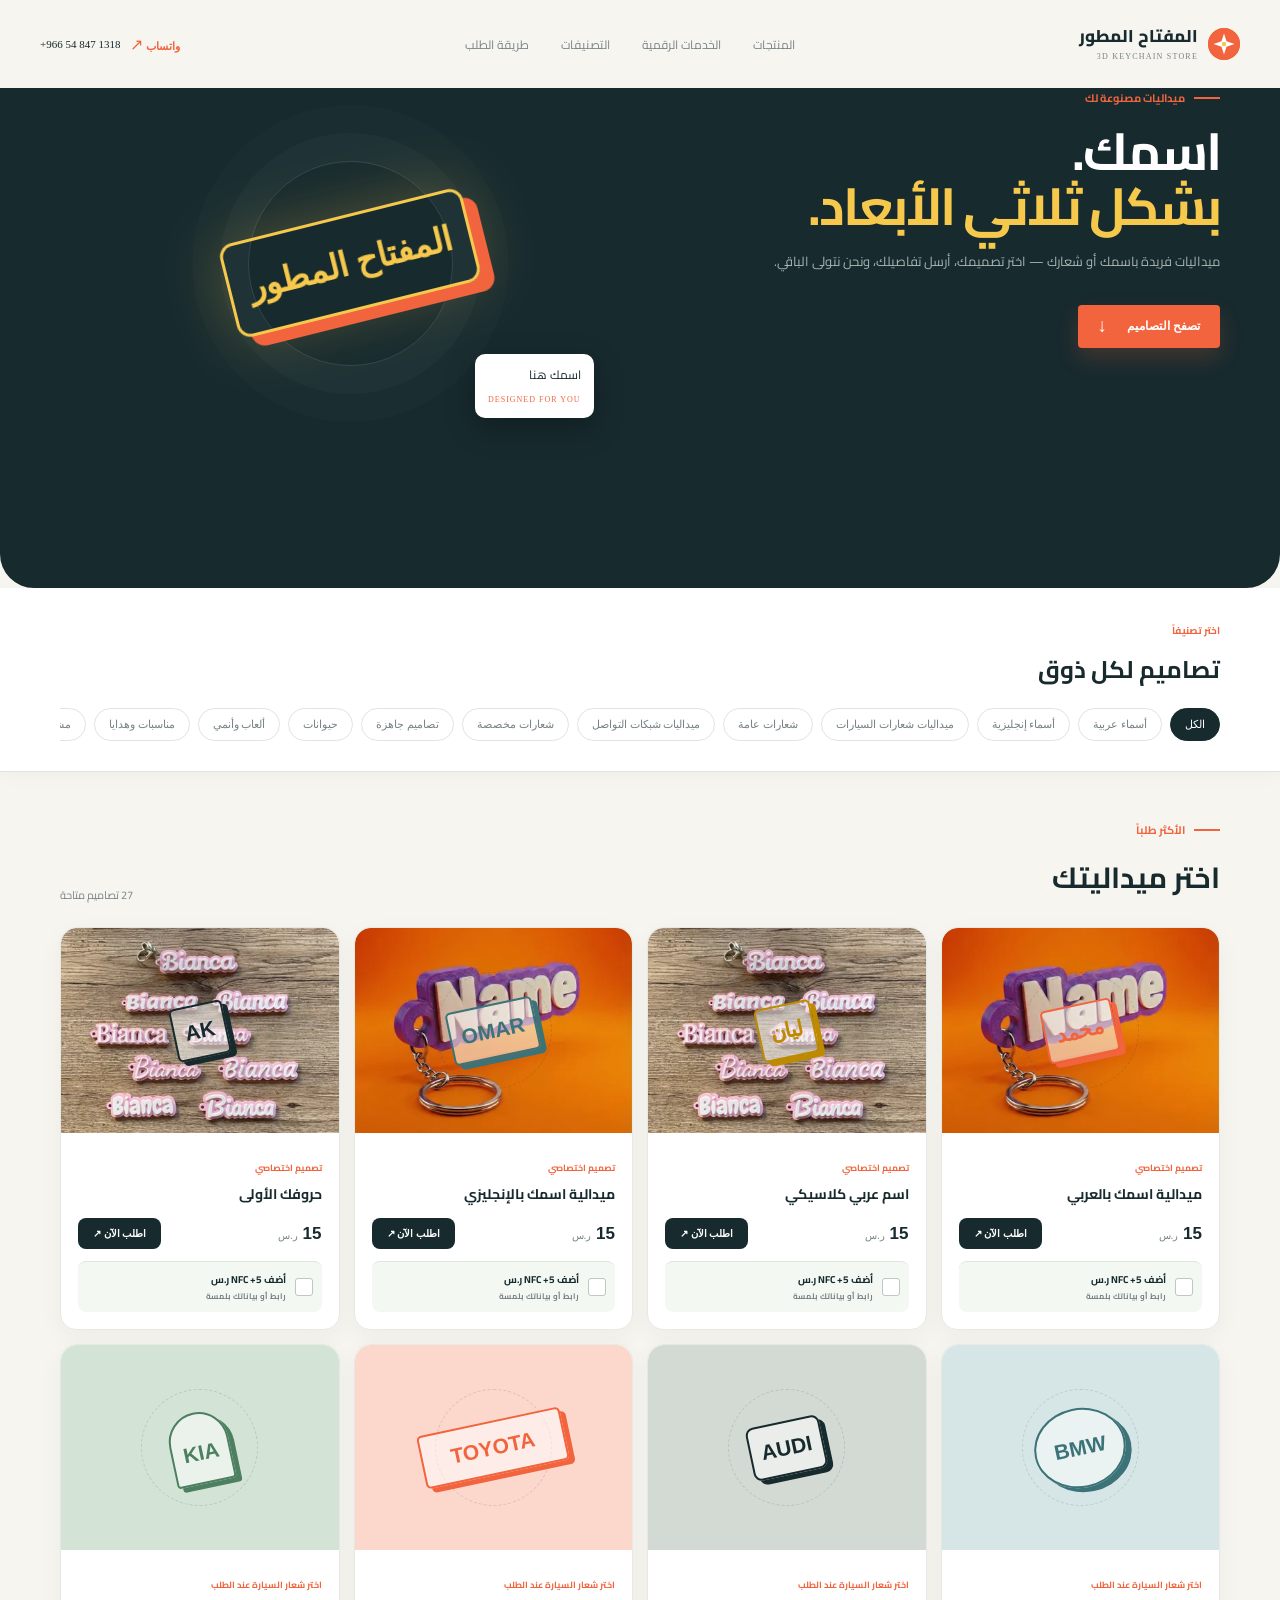
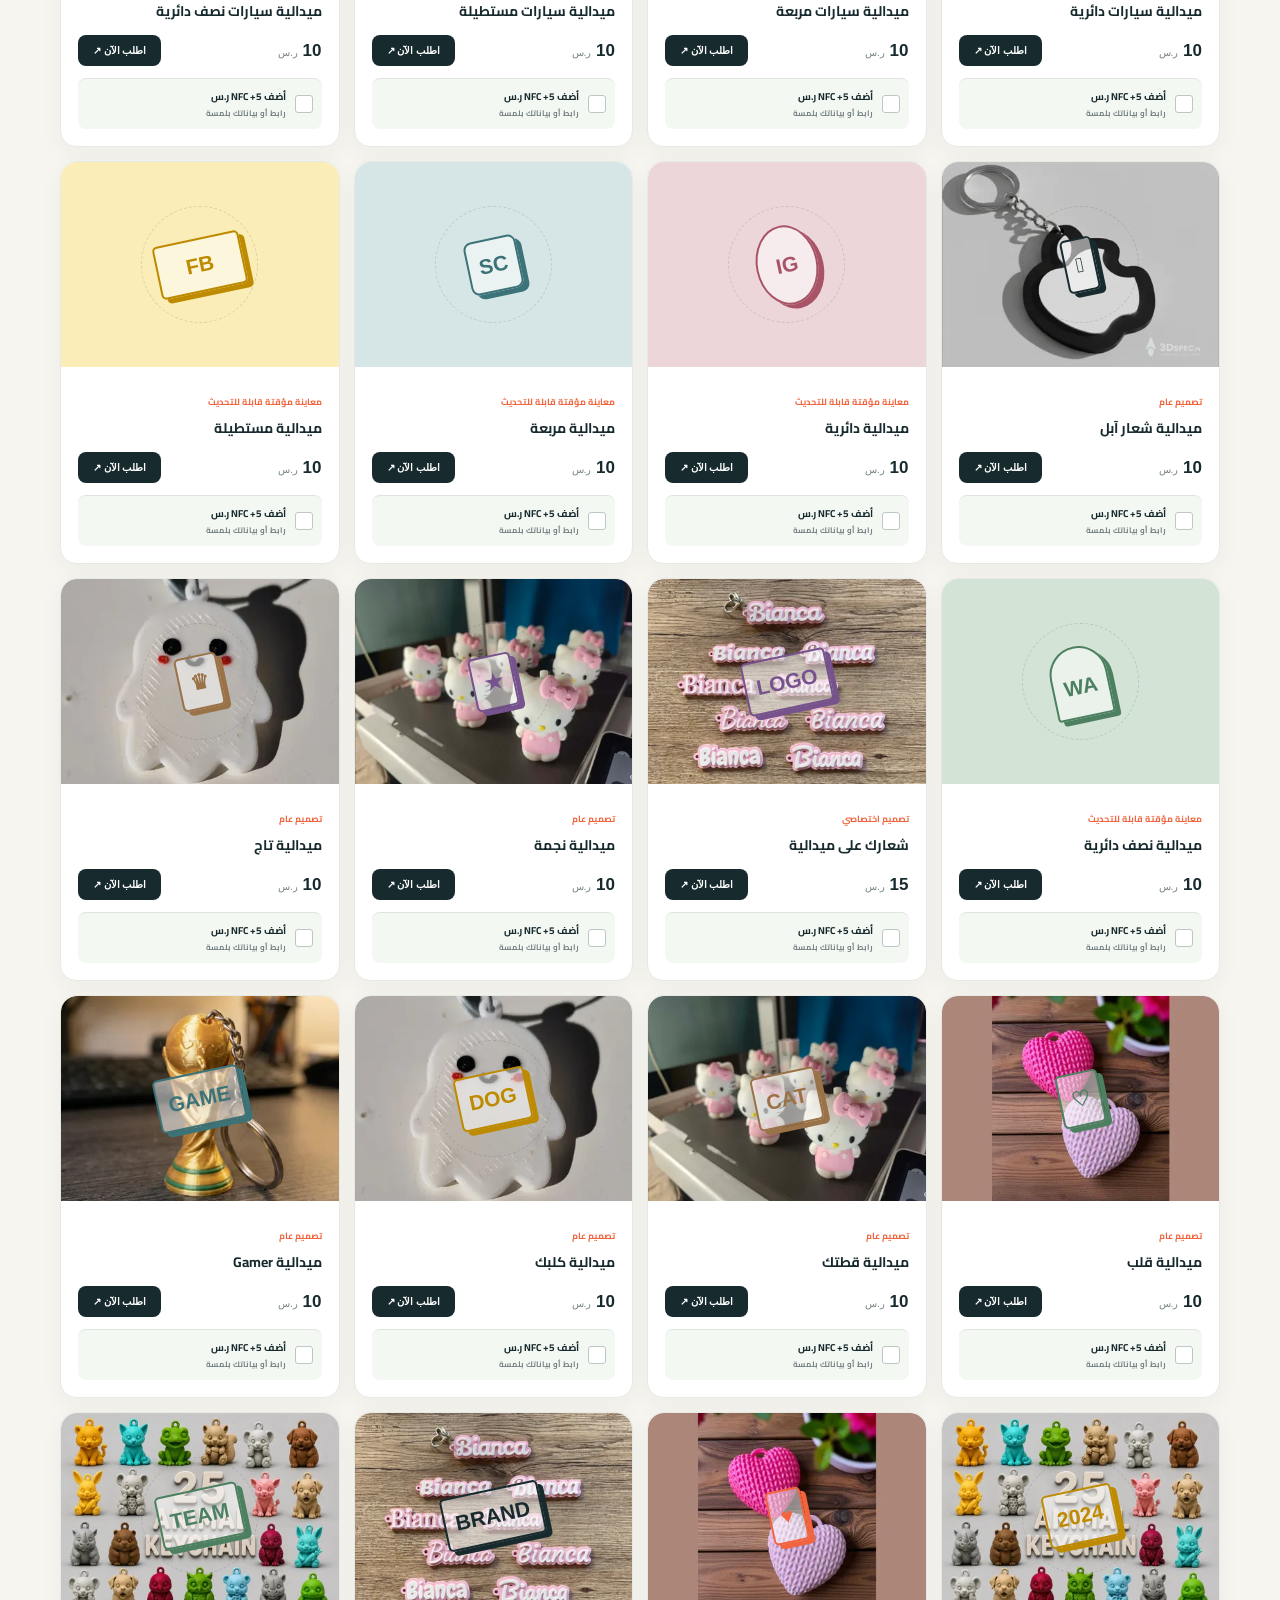
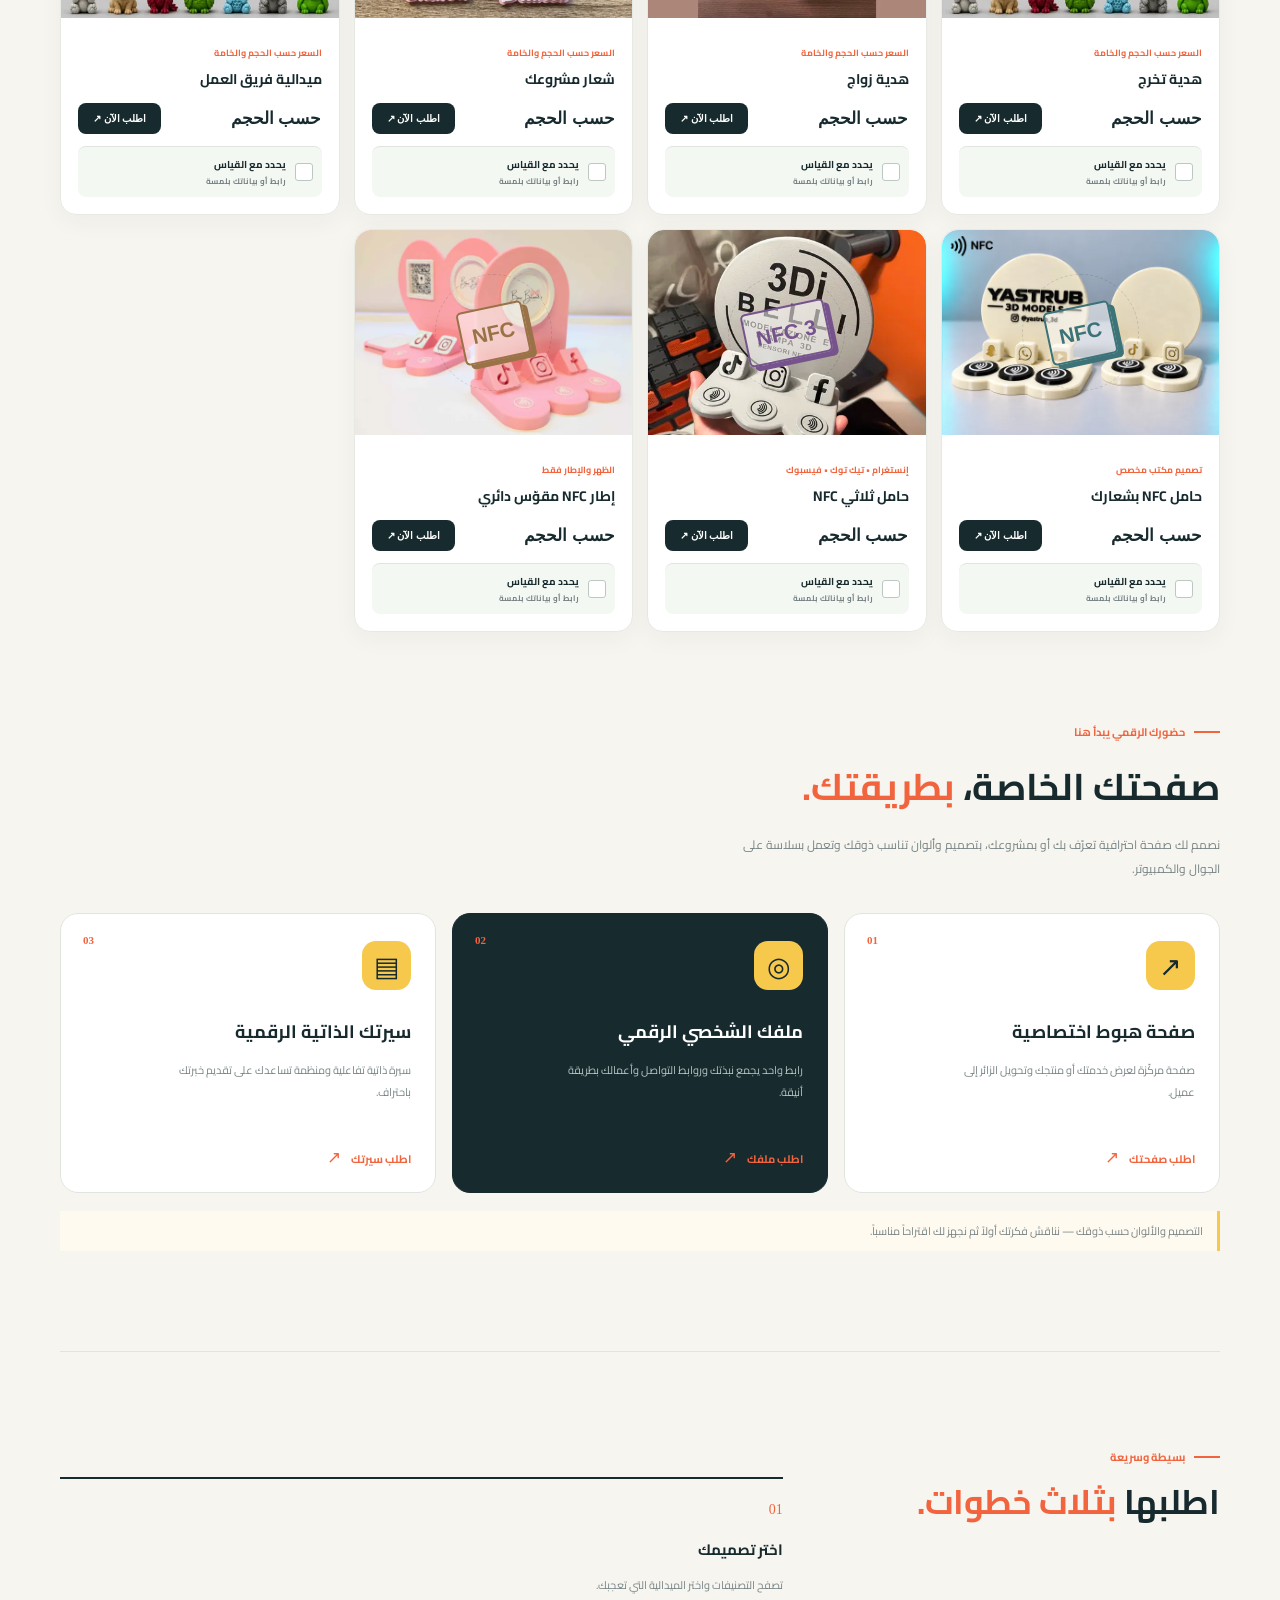
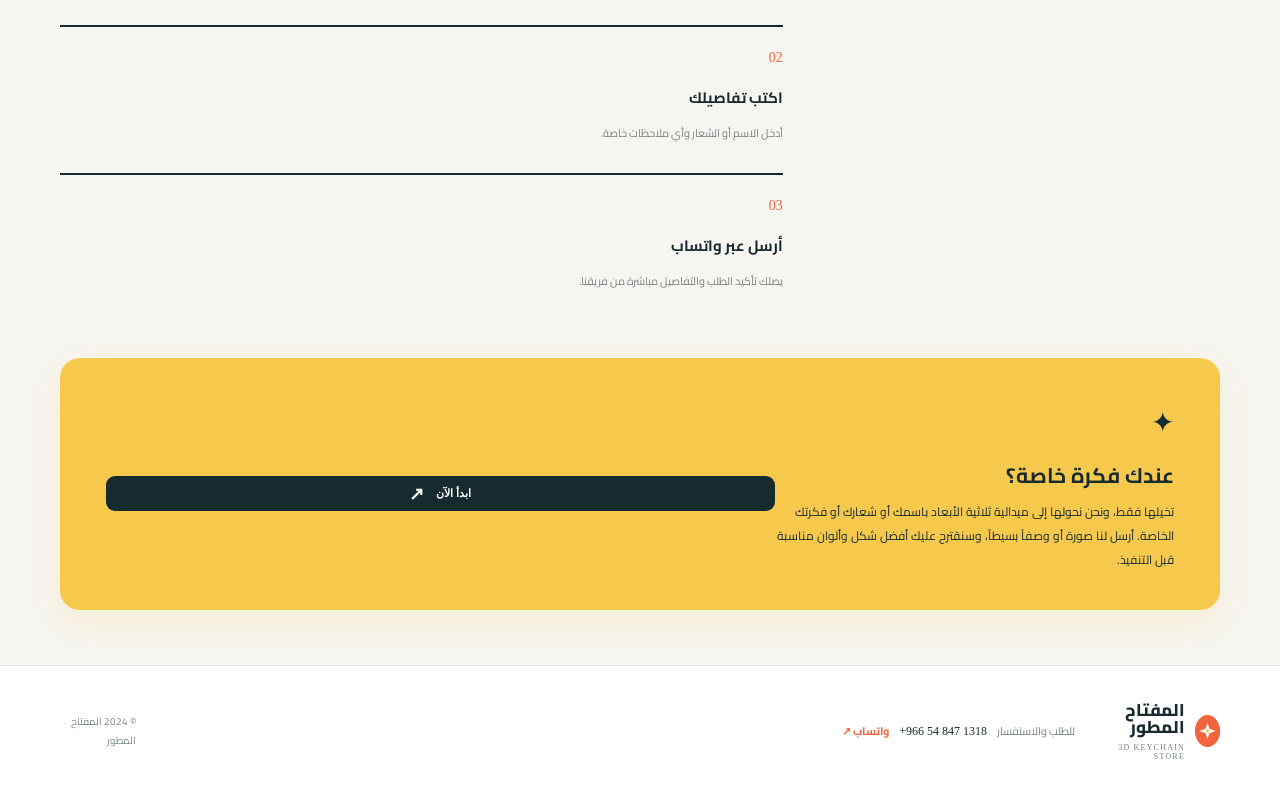
==== commit 68f24a89: "Add grouped car keychain category" ====
--- a/index.html
+++ b/index.html
@@ -28,7 +28,7 @@
     <section class="order-note section-wrap"><div><span>✦</span><div><h2>عندك فكرة خاصة؟</h2><p>تخيلها فقط، ونحن نحولها إلى ميدالية ثلاثية الأبعاد باسمك أو شعارك أو فكرتك الخاصة. أرسل لنا صورة أو وصفاً بسيطاً، وسنقترح عليك أفضل شكل وألوان مناسبة قبل التنفيذ.</p></div></div><a class="button dark" href="https://wa.me/966548471318?text=مرحباً، أريد تصميم ميدالية خاصة">ابدأ الآن <span>↗</span></a></section>
   </main>
   <footer><div class="section-wrap footer-inner"><a class="brand" href="#products"><span class="brand-mark"><img src="assets/vectors/brand-mark.svg" alt="" /></span><span>المفتاح المطور<small>3D KEYCHAIN STORE</small></span></a><div><span>للطلب والاستفسار</span><a href="tel:+966548471318">+966 54 847 1318</a><a href="https://wa.me/966548471318">واتساب ↗</a></div><small>© 2024 المفتاح المطور</small></div></footer>
-  <div id="orderModal" class="modal" aria-hidden="true"><div class="modal-card"><button class="close" aria-label="إغلاق">×</button><div class="modal-preview" id="modalPreview"></div><div class="modal-content"><span class="modal-category" id="modalCategory"></span><h2 id="modalTitle"></h2><strong id="modalPrice"></strong><p>اختر تفاصيل الميدالية التي تناسبك:</p><form id="orderForm"><div id="socialOptions" class="social-options" hidden><label>اختر الشبكة الاجتماعية<select id="socialNetwork"></select></label><label>نوع التصميم<select id="socialNameMode"><option value="plain">بدون اسم</option><option value="named">مع اسم</option></select></label></div><label>الاسم / النص المطلوب<input id="customerName" required type="text" placeholder="مثال: محمد أو OMAR" /></label><label>ملاحظات إضافية<textarea id="customerNote" rows="3" placeholder="اللون، الشعار، أو أي تفاصيل أخرى..."></textarea></label><label class="nfc-option modal-nfc"><input id="modalNfc" type="checkbox" /> <span>أضف شريحة NFC</span><small>يفتح رابطك أو بياناتك عند لمس الهاتف</small></label><div id="nfcDetails" class="nfc-details" hidden><label>نوع الرابط<select id="nfcLinkType"><option value="instagram">رابط إنستغرام</option><option value="website">رابط الموقع</option><option value="id">المعرّف أو الآيدي</option><option value="whatsapp">رابط واتساب</option><option value="other">رابط آخر</option></select></label><label>الرابط أو المعرّف<input id="nfcLinkValue" type="text" placeholder="https:// أو @username" /></label><small>اكتب الرابط أو الآيدي الذي تريد فتحه عند لمس الهاتف.</small></div><button class="button orange" type="submit">إرسال الطلب عبر واتساب <span>↗</span></button></form></div></div></div>
+  <div id="orderModal" class="modal" aria-hidden="true"><div class="modal-card"><button class="close" aria-label="إغلاق">×</button><div class="modal-preview" id="modalPreview"></div><div class="modal-content"><span class="modal-category" id="modalCategory"></span><h2 id="modalTitle"></h2><strong id="modalPrice"></strong><p>اختر تفاصيل الميدالية التي تناسبك:</p><form id="orderForm"><div id="socialOptions" class="social-options" hidden><label>اختر الشبكة الاجتماعية<select id="socialNetwork"></select></label><label>نوع التصميم<select id="socialNameMode"><option value="plain">بدون اسم</option><option value="named">مع اسم</option></select></label></div><div id="brandOptions" class="social-options" hidden><label>اختر شعار السيارة<select id="carBrand"></select></label></div><label>الاسم / النص المطلوب<input id="customerName" required type="text" placeholder="مثال: محمد أو OMAR" /></label><label>ملاحظات إضافية<textarea id="customerNote" rows="3" placeholder="اللون، الشعار، أو أي تفاصيل أخرى..."></textarea></label><label class="nfc-option modal-nfc"><input id="modalNfc" type="checkbox" /> <span>أضف شريحة NFC</span><small>يفتح رابطك أو بياناتك عند لمس الهاتف</small></label><div id="nfcDetails" class="nfc-details" hidden><label>نوع الرابط<select id="nfcLinkType"><option value="instagram">رابط إنستغرام</option><option value="website">رابط الموقع</option><option value="id">المعرّف أو الآيدي</option><option value="whatsapp">رابط واتساب</option><option value="other">رابط آخر</option></select></label><label>الرابط أو المعرّف<input id="nfcLinkValue" type="text" placeholder="https:// أو @username" /></label><small>اكتب الرابط أو الآيدي الذي تريد فتحه عند لمس الهاتف.</small></div><button class="button orange" type="submit">إرسال الطلب عبر واتساب <span>↗</span></button></form></div></div></div>
   <script src="script.js"></script>
 </body>
 </html>
--- a/social-options.css
+++ b/social-options.css
@@ -1,2 +1,3 @@
+.social-options[hidden],.nfc-details[hidden],[hidden]{display:none!important}
 .social-options{display:grid;grid-template-columns:1fr 1fr;gap:12px;margin-bottom:14px}.social-options label{margin:0}.social-options select{width:100%;display:block;margin-top:6px;padding:11px;border:1px solid var(--line);background:#fff;font:11px CairoLocal,sans-serif;color:var(--ink);border-radius:7px}.shape-circle .key-art{border-radius:50%;padding:26px 18px}.shape-square .key-art{border-radius:8px}.shape-rectangle .key-art{border-radius:5px;padding-left:28px;padding-right:28px}.shape-semi .key-art{border-radius:70px 70px 8px 8px;padding-top:27px;padding-bottom:17px}@media(max-width:599px){.social-options{grid-template-columns:1fr;gap:8px}.social-options select{padding:10px}.shape-circle .key-art{padding:21px 14px}.shape-rectangle .key-art{padding-left:22px;padding-right:22px}}
 .nfc-details{background:#fff8ed;border:1px solid #f0ddbd;border-radius:10px;padding:12px;margin:-3px 0 14px}.nfc-details label{margin-bottom:10px}.nfc-details select,.nfc-details input{display:block;width:100%;margin-top:6px;background:#fff;border:1px solid var(--line);padding:10px;border-radius:7px;font:11px Cairo,sans-serif;color:var(--ink)}.nfc-details>small{display:block;color:var(--muted);font-size:9px;line-height:1.8}
